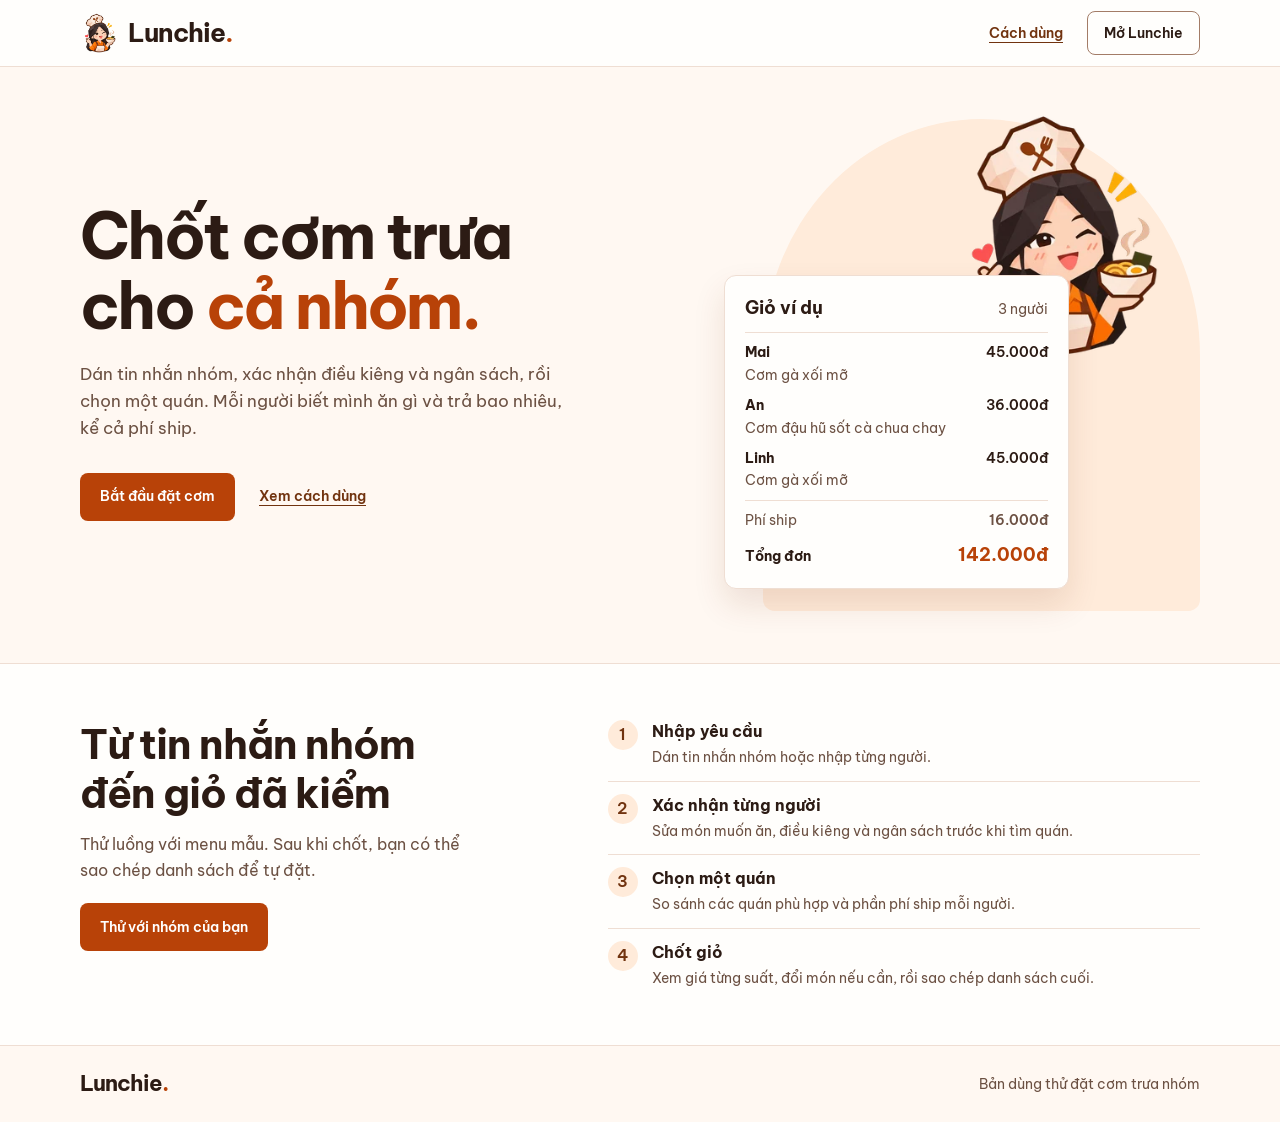
==== codebase/web/index.html @ a65bb5b4 "ui design" ====
<!doctype html>
<html lang="vi">
<head>
  <meta charset="utf-8">
  <meta name="viewport" content="width=device-width, initial-scale=1">
  <meta name="theme-color" content="#FFF8F2">
  <meta name="description" content="Lunchie giúp bạn gom yêu cầu, chọn một quán và chốt giỏ cơm trưa cho cả nhóm với phí ship rõ ràng.">
  <title>Lunchie | Đặt cơm trưa nhóm</title>
  <link rel="icon" href="assets/chef.webp" type="image/webp">
  <link rel="stylesheet" href="assets/fonts/fonts.css">
  <link rel="stylesheet" href="style.css">
  <link rel="stylesheet" href="landing.css">
</head>
<body class="landing">
  <header class="site-header">
    <div class="frame header-inner">
      <a class="wordmark navbar-brand" href="./" aria-label="Lunchie, trang giới thiệu">
        <img src="assets/chef.webp" alt="" width="40" height="40">
        <span class="brand-name">Lunchie<span aria-hidden="true">.</span></span>
      </a>
      <nav class="landing-nav" aria-label="Điều hướng chính">
        <a class="landing-link" href="#cach-dung">Cách dùng</a>
        <a class="button secondary" href="app.html">Mở Lunchie</a>
      </nav>
    </div>
  </header>
  <main>
    <section class="frame landing-hero" aria-labelledby="landing-title">
      <div class="hero-copy">
        <h1 id="landing-title">Chốt cơm trưa<br class="desktop-break"> cho <em>cả nhóm.</em></h1>
        <p>Dán tin nhắn nhóm, xác nhận điều kiêng và ngân sách, rồi chọn một quán. Mỗi người biết mình ăn gì và trả bao nhiêu, kể cả phí ship.</p>
        <div class="hero-actions">
          <a class="button primary" href="app.html">Bắt đầu đặt cơm</a>
          <a class="landing-link" href="#cach-dung">Xem cách dùng</a>
        </div>
      </div>
      <div class="hero-visual">
        <img class="hero-mascot" src="assets/chef.webp" alt="" width="288" height="292" fetchpriority="high">
        <div class="sample-order">
          <div class="sample-heading"><strong>Giỏ ví dụ</strong><span>3 người</span></div>
          <dl class="sample-lines">
            <div><dt><strong>Mai</strong> <span>Cơm gà xối mỡ</span></dt><dd class="money">45.000đ</dd></div>
            <div><dt><strong>An</strong> <span>Cơm đậu hũ sốt cà chua chay</span></dt><dd class="money">36.000đ</dd></div>
            <div><dt><strong>Linh</strong> <span>Cơm gà xối mỡ</span></dt><dd class="money">45.000đ</dd></div>
            <div class="sample-ship"><dt>Phí ship</dt><dd class="money">16.000đ</dd></div>
            <div class="sample-total"><dt>Tổng đơn</dt><dd class="money">142.000đ</dd></div>
          </dl>
        </div>
      </div>
    </section>
    <section class="landing-how" id="cach-dung" aria-labelledby="how-title">
      <div class="frame how-layout">
        <div class="how-intro">
          <h2 id="how-title">Từ tin nhắn nhóm<br class="desktop-break"> đến giỏ đã kiểm</h2>
          <p>Thử luồng với menu mẫu. Sau khi chốt, bạn có thể sao chép danh sách để tự đặt.</p>
          <a class="button primary" href="app.html">Thử với nhóm của bạn</a>
        </div>
        <ol class="how-steps" role="list">
          <li><span aria-hidden="true">1</span><div><h3>Nhập yêu cầu</h3><p>Dán tin nhắn nhóm hoặc nhập từng người.</p></div></li>
          <li><span aria-hidden="true">2</span><div><h3>Xác nhận từng người</h3><p>Sửa món muốn ăn, điều kiêng và ngân sách trước khi tìm quán.</p></div></li>
          <li><span aria-hidden="true">3</span><div><h3>Chọn một quán</h3><p>So sánh các quán phù hợp và phần phí ship mỗi người.</p></div></li>
          <li><span aria-hidden="true">4</span><div><h3>Chốt giỏ</h3><p>Xem giá từng suất, đổi món nếu cần, rồi sao chép danh sách cuối.</p></div></li>
        </ol>
      </div>
    </section>
  </main>
  <footer class="landing-footer frame">
    <a class="wordmark" href="./" aria-label="Lunchie, trang giới thiệu">Lunchie<span aria-hidden="true">.</span></a>
    <p>Bản dùng thử đặt cơm trưa nhóm</p>
  </footer>
</body>
</html>
---- codebase/web/assets/fonts/fonts.css ----
/* be-vietnam-pro-vietnamese-400-normal */
@font-face {
  font-family: 'Be Vietnam Pro';
  font-style: normal;
  font-display: swap;
  font-weight: 400;
  src: url(./be-vietnam-pro-vietnamese-400-normal.woff2) format('woff2');
  unicode-range: U+0102-0103,U+0110-0111,U+0128-0129,U+0168-0169,U+01A0-01A1,U+01AF-01B0,U+0300-0301,U+0303-0304,U+0308-0309,U+0323,U+0329,U+1EA0-1EF9,U+20AB;
}

/* be-vietnam-pro-latin-ext-400-normal */
@font-face {
  font-family: 'Be Vietnam Pro';
  font-style: normal;
  font-display: swap;
  font-weight: 400;
  src: url(./be-vietnam-pro-latin-ext-400-normal.woff2) format('woff2');
  unicode-range: U+0100-02BA,U+02BD-02C5,U+02C7-02CC,U+02CE-02D7,U+02DD-02FF,U+0304,U+0308,U+0329,U+1D00-1DBF,U+1E00-1E9F,U+1EF2-1EFF,U+2020,U+20A0-20AB,U+20AD-20C0,U+2113,U+2C60-2C7F,U+A720-A7FF;
}

/* be-vietnam-pro-latin-400-normal */
@font-face {
  font-family: 'Be Vietnam Pro';
  font-style: normal;
  font-display: swap;
  font-weight: 400;
  src: url(./be-vietnam-pro-latin-400-normal.woff2) format('woff2');
  unicode-range: U+0000-00FF,U+0131,U+0152-0153,U+02BB-02BC,U+02C6,U+02DA,U+02DC,U+0304,U+0308,U+0329,U+2000-206F,U+20AC,U+2122,U+2191,U+2193,U+2212,U+2215,U+FEFF,U+FFFD;
}
/* be-vietnam-pro-vietnamese-600-normal */
@font-face {
  font-family: 'Be Vietnam Pro';
  font-style: normal;
  font-display: swap;
  font-weight: 600;
  src: url(./be-vietnam-pro-vietnamese-600-normal.woff2) format('woff2');
  unicode-range: U+0102-0103,U+0110-0111,U+0128-0129,U+0168-0169,U+01A0-01A1,U+01AF-01B0,U+0300-0301,U+0303-0304,U+0308-0309,U+0323,U+0329,U+1EA0-1EF9,U+20AB;
}

/* be-vietnam-pro-latin-ext-600-normal */
@font-face {
  font-family: 'Be Vietnam Pro';
  font-style: normal;
  font-display: swap;
  font-weight: 600;
  src: url(./be-vietnam-pro-latin-ext-600-normal.woff2) format('woff2');
  unicode-range: U+0100-02BA,U+02BD-02C5,U+02C7-02CC,U+02CE-02D7,U+02DD-02FF,U+0304,U+0308,U+0329,U+1D00-1DBF,U+1E00-1E9F,U+1EF2-1EFF,U+2020,U+20A0-20AB,U+20AD-20C0,U+2113,U+2C60-2C7F,U+A720-A7FF;
}

/* be-vietnam-pro-latin-600-normal */
@font-face {
  font-family: 'Be Vietnam Pro';
  font-style: normal;
  font-display: swap;
  font-weight: 600;
  src: url(./be-vietnam-pro-latin-600-normal.woff2) format('woff2');
  unicode-range: U+0000-00FF,U+0131,U+0152-0153,U+02BB-02BC,U+02C6,U+02DA,U+02DC,U+0304,U+0308,U+0329,U+2000-206F,U+20AC,U+2122,U+2191,U+2193,U+2212,U+2215,U+FEFF,U+FFFD;
}
/* be-vietnam-pro-vietnamese-700-normal */
@font-face {
  font-family: 'Be Vietnam Pro';
  font-style: normal;
  font-display: swap;
  font-weight: 700;
  src: url(./be-vietnam-pro-vietnamese-700-normal.woff2) format('woff2');
  unicode-range: U+0102-0103,U+0110-0111,U+0128-0129,U+0168-0169,U+01A0-01A1,U+01AF-01B0,U+0300-0301,U+0303-0304,U+0308-0309,U+0323,U+0329,U+1EA0-1EF9,U+20AB;
}

/* be-vietnam-pro-latin-ext-700-normal */
@font-face {
  font-family: 'Be Vietnam Pro';
  font-style: normal;
  font-display: swap;
  font-weight: 700;
  src: url(./be-vietnam-pro-latin-ext-700-normal.woff2) format('woff2');
  unicode-range: U+0100-02BA,U+02BD-02C5,U+02C7-02CC,U+02CE-02D7,U+02DD-02FF,U+0304,U+0308,U+0329,U+1D00-1DBF,U+1E00-1E9F,U+1EF2-1EFF,U+2020,U+20A0-20AB,U+20AD-20C0,U+2113,U+2C60-2C7F,U+A720-A7FF;
}

/* be-vietnam-pro-latin-700-normal */
@font-face {
  font-family: 'Be Vietnam Pro';
  font-style: normal;
  font-display: swap;
  font-weight: 700;
  src: url(./be-vietnam-pro-latin-700-normal.woff2) format('woff2');
  unicode-range: U+0000-00FF,U+0131,U+0152-0153,U+02BB-02BC,U+02C6,U+02DA,U+02DC,U+0304,U+0308,U+0329,U+2000-206F,U+20AC,U+2122,U+2191,U+2193,U+2212,U+2215,U+FEFF,U+FFFD;
}
---- codebase/web/style.css ----
:root {
  color-scheme: light;
  --color-bg: #fff8f2;
  --color-surface: #fffefc;
  --color-text: #2c1b14;
  --color-text-muted: #6c5143;
  --color-divider: #efded3;
  --color-control-border: #a37c67;
  --color-accent: #ff7900;
  --color-primary: #b84208;
  --color-primary-hover: #9a3506;
  --color-on-primary: #ffffff;
  --color-selected-bg: #ffebda;
  --color-selected-text: #71330f;
  --color-danger-bg: #fff0ed;
  --color-danger-text: #a82921;
  --color-warning-bg: #fff1cd;
  --color-warning-text: #694600;
  --color-success-bg: #eaf6ed;
  --color-success-text: #23603c;
  --radius-control: 8px;
  --radius-panel: 12px;
  font: 1rem/1.6 "Be Vietnam Pro", system-ui, sans-serif;
  color: var(--color-text);
  background: var(--color-bg);
}

*, *::before, *::after { box-sizing: border-box; }
body { margin: 0; }
[hidden] { display: none !important; }
::selection { color: var(--color-selected-text); background: var(--color-selected-bg); }
:focus-visible { outline: 2px solid var(--color-primary); outline-offset: 2px; }
h1, h2, h3, p, dl, dd { margin: 0; }
button, input, textarea, select { font: inherit; }
button { cursor: pointer; }
button:disabled { cursor: default; opacity: .7; }
button, input, textarea, select { -webkit-tap-highlight-color: var(--color-selected-bg); }
input, textarea, select { color: var(--color-text); caret-color: var(--color-primary); }
input::placeholder, textarea::placeholder { color: var(--color-text-muted); opacity: 1; }

.frame { width: min(calc(100% - 64px), 1120px); margin-inline: auto; }
.site-header { background: var(--color-surface); border-bottom: 1px solid var(--color-divider); }
.header-inner { min-height: 66px; display: flex; align-items: center; justify-content: space-between; gap: 16px; }
.wordmark { color: var(--color-text); font-weight: 700; font-size: 1.375rem; letter-spacing: -.04em; text-decoration: none; }
.wordmark span[aria-hidden] { color: var(--color-primary); }
.navbar-brand { display: inline-flex; align-items: center; gap: 8px; min-height: 44px; font-size: 1.625rem; line-height: 1.2; }
.navbar-brand img { width: 40px; height: 40px; flex: none; object-fit: contain; }
.brand-name { white-space: nowrap; }
.preview-label { font-size: .875rem; color: var(--color-text-muted); }
.page-heading { margin-block: 32px 20px; }
h1 { font-size: 1.875rem; line-height: 1.25; letter-spacing: -.035em; }
.page-heading p { margin-top: 6px; color: var(--color-text-muted); }

.progress { display: grid; grid-template-columns: repeat(4, minmax(0, 1fr)); list-style: none; padding: 0; margin: 0 0 24px; }
.progress li { min-width: 0; border-bottom: 2px solid var(--color-divider); color: var(--color-text-muted); }
.progress li[aria-current] { border-color: var(--color-primary); color: var(--color-selected-text); }
.progress li.passed { border-color: var(--color-control-border); }
.step-marker { display: flex; align-items: center; gap: 10px; width: 100%; min-height: 50px; padding: 0 8px; text-align: left; color: inherit; font-weight: 600; font-size: .875rem; }
.step-number { display: inline-grid; place-items: center; width: 25px; height: 25px; flex: 0 0 25px; border: 1px solid var(--color-divider); border-radius: 50%; }
[aria-current] .step-number { background: var(--color-primary); border-color: var(--color-primary); color: var(--color-on-primary); }
.passed .step-number { background: var(--color-selected-bg); color: var(--color-selected-text); }

.workspace { display: grid; grid-template-columns: minmax(0, 1fr) 300px; gap: 24px; align-items: start; }
.panel, .summary { min-width: 0; border: 1px solid var(--color-divider); border-radius: var(--radius-panel); background: var(--color-surface); }
.panel { padding: 28px; }
.panel-heading, .summary-heading { display: flex; align-items: baseline; justify-content: space-between; gap: 12px; }
h2 { font-size: 1.25rem; line-height: 1.35; letter-spacing: -.025em; }
h3 { font-size: 1rem; line-height: 1.45; }
.summary { padding: 20px 22px; }
.summary h2 { font-size: 1rem; }
.summary-line { display: flex; justify-content: space-between; align-items: baseline; gap: 16px; padding: 11px 0; border-bottom: 1px solid var(--color-divider); }
.summary-line dt { color: var(--color-text-muted); font-size: .875rem; flex-shrink: 0; }
.summary-line dd { text-align: right; overflow-wrap: anywhere; font-size: .875rem; font-weight: 600; }
.summary-line:last-child { border-bottom: 0; padding-bottom: 0; }
.summary-heading { margin-bottom: 8px; }
.summary-line.total { padding-top: 14px; }
.summary-line.total dd { font-size: 1.25rem; font-weight: 700; }
.summary-line.total dt { font-weight: 600; color: var(--color-text); }
.summary-note, .page-note { color: var(--color-text-muted); font-size: .875rem; }
.summary-note { margin-top: 14px; }
.page-note { margin-block: 20px 36px; }

.guide { display: flex; align-items: center; gap: 14px; min-height: 80px; margin-block: 14px 24px; padding: 7px 16px; border-radius: var(--radius-control); background: var(--color-selected-bg); color: var(--color-selected-text); }
.guide img { width: auto; height: 64px; flex-shrink: 0; }
.guide p { font-size: .875rem; }
.guide[hidden] + #step-content { margin-top: 18px; }
.field { display: grid; min-width: 0; gap: 6px; }
.field > label, .field-label { font-weight: 600; font-size: .875rem; }
.field-line { display: flex; align-items: center; justify-content: space-between; gap: 12px; }
.control { width: 100%; min-height: 44px; padding: 10px 12px; border: 1px solid var(--color-control-border); border-radius: var(--radius-control); background: var(--color-surface); }
textarea.control { min-height: 132px; resize: vertical; }
.control[aria-invalid="true"] { border: 2px solid var(--color-danger-text); }
.helper { font-size: .875rem; color: var(--color-text-muted); }
.field-error { color: var(--color-danger-text); font-size: .875rem; }
.budget-field { width: min(100%, 290px); margin-top: 18px; }
.check-row { display: flex; flex-wrap: wrap; gap: 8px 20px; align-items: center; }
.check-label { display: flex; align-items: center; min-height: 44px; gap: 8px; font-size: .875rem; }
.check-label input { width: 18px; height: 18px; margin: 0; accent-color: var(--color-primary); }
.button, .text-button { min-height: 44px; border: 0; border-radius: var(--radius-control); font-size: .875rem; font-weight: 600; }
.button { display: inline-flex; align-items: center; justify-content: center; gap: 8px; padding: 9px 16px; text-align: center; }
.primary { color: var(--color-on-primary); background: var(--color-primary); }
.primary:hover:enabled { background: var(--color-primary-hover); }
.secondary { color: var(--color-text); background: var(--color-surface); border: 1px solid var(--color-control-border); }
.secondary:hover:enabled { background: var(--color-bg); }
.text-button { padding: 4px 0; color: var(--color-primary); background: transparent; text-align: left; }
.text-button:hover:enabled { text-decoration: underline; text-underline-offset: 3px; }
.guide-toggle { white-space: nowrap; flex-shrink: 0; }
.actions { display: flex; justify-content: space-between; align-items: center; flex-wrap: wrap; gap: 8px 12px; margin-top: 22px; padding-top: 18px; border-top: 1px solid var(--color-divider); }
.actions .primary { margin-inline-start: auto; }
.money { font-variant-numeric: tabular-nums; white-space: nowrap; }
.notice { padding: 10px 12px; margin-bottom: 14px; border-radius: var(--radius-control); background: var(--color-warning-bg); color: var(--color-warning-text); font-size: .875rem; overflow-wrap: anywhere; }
.notice.error { background: var(--color-danger-bg); color: var(--color-danger-text); }
.notice.success { background: var(--color-success-bg); color: var(--color-success-text); }
.notice ul { margin: 6px 0 0; padding-inline-start: 20px; }
.source-draft { margin-bottom: 12px; }
.source-draft summary { width: fit-content; padding-block: 8px; color: var(--color-primary); font-size: .875rem; font-weight: 600; cursor: pointer; }
.source-draft p { padding: 10px 12px; background: var(--color-bg); white-space: pre-wrap; overflow-wrap: anywhere; }
.members { display: grid; gap: 16px; }
.member { margin: 0; min-width: 0; padding: 12px 0 0; border: 0; border-top: 1px solid var(--color-divider); }
.member legend { padding-inline-end: 12px; font-size: .875rem; font-weight: 700; overflow-wrap: anywhere; max-width: 100%; }
.member-grid { display: grid; grid-template-columns: repeat(2, minmax(0, 1fr)); gap: 12px; }
.member-actions { display: flex; justify-content: space-between; align-items: center; flex-wrap: wrap; gap: 0 14px; }
.restaurant-list { display: grid; gap: 12px; }
.restaurant { padding: 14px 16px; border: 1px solid var(--color-divider); border-radius: var(--radius-control); }
.restaurant.selected { border-color: var(--color-primary); background: var(--color-bg); }
.restaurant-head, .restaurant-foot, .cart-head, .cart-cost { display: flex; align-items: baseline; justify-content: space-between; flex-wrap: wrap; gap: 4px 14px; }
.restaurant-foot { margin-top: 10px; align-items: center; }
.status-tag { display: inline-block; border-radius: var(--radius-control); padding: 2px 8px; background: var(--color-selected-bg); color: var(--color-selected-text); font-size: .875rem; font-weight: 600; }
.status-tag.success { background: var(--color-success-bg); color: var(--color-success-text); }
.cart-row { display: grid; grid-template-columns: minmax(0, 1fr) auto; gap: 4px 12px; align-items: start; border-top: 1px solid var(--color-divider); padding-block: 14px; }
.cart-row h3, .cart-row p, .restaurant h3 { overflow-wrap: anywhere; }
.cart-head { justify-content: flex-start; align-items: center; }
.dish { font-size: 1rem; font-weight: 600; }
.cart-head h3 { font-size: .875rem; color: var(--color-text-muted); }
.cart-cost { flex-direction: column; align-items: end; margin-top: 4px; color: var(--color-text-muted); font-size: .875rem; }
.cart-cost strong { color: var(--color-text); }
.cart-controls { grid-column: 1 / -1; }
.swap-form { display: grid; gap: 8px; margin-top: 8px; }
.swap-actions { display: flex; flex-wrap: wrap; gap: 8px 14px; }
.cart-heading { display: flex; align-items: baseline; flex-wrap: wrap; justify-content: space-between; gap: 8px; margin-bottom: 10px; }
.copy-fallback { min-height: 90px !important; margin-top: 8px; }
.visually-hidden { position: absolute; width: 1px; height: 1px; padding: 0; margin: -1px; overflow: hidden; clip-path: inset(50%); white-space: nowrap; border: 0; }

@media (max-width: 959px) {
  .workspace { grid-template-columns: minmax(0, 1fr); }
}

@media (max-width: 600px) {
  .frame { width: calc(100% - 32px); }
  .header-inner { min-height: 58px; }
  .page-heading { margin-block: 24px 14px; }
  h1 { font-size: 1.5rem; }
  .page-heading p { font-size: .875rem; }
  .progress { margin-bottom: 14px; }
  .step-marker { flex-direction: column; gap: 4px; min-height: 66px; padding: 6px 4px; font-size: .8125rem; text-align: center; line-height: 1.25; }
  .panel { padding: 16px; }
  .guide { gap: 10px; margin-block: 8px 16px; min-height: 62px; padding: 8px 10px; }
  .guide img { height: 44px; }
  .panel-heading { align-items: center; }
  .guide-toggle { font-size: .8125rem; }
  .workspace { gap: 14px; }
  .summary { padding: 16px; }
  .member-grid { grid-template-columns: minmax(0, 1fr); }
  .field-line { align-items: center; }
  .actions { margin-top: 16px; padding-top: 12px; }
  .cart-row { grid-template-columns: minmax(0, 1fr); }
  .cart-cost { flex-direction: row; align-items: baseline; }
}
---- codebase/web/landing.css ----
.landing-nav, .hero-actions, .landing-footer {
  display: flex;
  align-items: center;
  gap: 24px;
}

.landing-link {
  color: var(--color-selected-text);
  font-size: .875rem;
  font-weight: 600;
  text-underline-offset: .25em;
}

.landing-link:hover { color: var(--color-primary); }
.landing .button { text-decoration: none; }
.landing .primary:hover { background: var(--color-primary-hover); }
.landing .secondary:hover { background: var(--color-bg); }

.landing-hero {
  display: grid;
  grid-template-columns: 1.15fr 1fr;
  align-items: center;
  gap: clamp(24px, 5vw, 72px);
  min-height: 560px;
  padding-block: 44px 52px;
}

.hero-copy h1 {
  font-size: clamp(2.5rem, 5vw, 4.375rem);
  letter-spacing: -.04em;
  line-height: 1.09;
}

.hero-copy h1 em { color: var(--color-primary); font-style: normal; }
.hero-copy p { max-width: 44ch; margin-top: 20px; color: var(--color-text-muted); font-size: 1.0625rem; }
.hero-actions { flex-wrap: wrap; margin-top: 30px; }
.hero-actions .button, .how-intro .button { min-height: 48px; padding-inline: 20px; }

.hero-visual {
  position: relative;
  isolation: isolate;
  display: grid;
  align-items: end;
  min-height: 500px;
  padding: 0 14% 22px 3%;
}

.hero-visual::before {
  position: absolute;
  z-index: -2;
  inset: 8px 0 0 11%;
  border-radius: 52% 52% 12px 12px / 50% 50% 12px 12px;
  background: var(--color-selected-bg);
  content: "";
}

.hero-mascot { position: absolute; z-index: -1; top: 0; right: 3%; width: min(68%, 243px); height: auto; }
.sample-order {
  width: min(100%, 345px);
  padding: 18px 20px;
  border: 1px solid var(--color-divider);
  border-radius: var(--radius-panel);
  background: var(--color-surface);
  box-shadow: 0 16px 32px rgb(113 51 15 / 12%);
}

.sample-heading, .sample-lines > div { display: flex; align-items: baseline; justify-content: space-between; gap: 12px; }
.sample-heading { padding-bottom: 10px; border-bottom: 1px solid var(--color-divider); }
.sample-heading strong { font-size: 1.125rem; }
.sample-heading span, .sample-lines dt span { color: var(--color-text-muted); font-size: .875rem; }
.sample-lines > div { padding-top: 8px; font-size: .875rem; }
.sample-lines dt span { display: block; }
.sample-lines dd { font-weight: 600; }
.sample-lines .sample-ship { margin-top: 8px; border-top: 1px solid var(--color-divider); color: var(--color-text-muted); }
.sample-lines .sample-total { padding-top: 10px; font-weight: 700; }
.sample-total dd { color: var(--color-primary); font-size: 1.125rem; font-weight: 700; }

.landing-how { border-block: 1px solid var(--color-divider); background: var(--color-surface); }
.how-layout { display: grid; grid-template-columns: .85fr 1.15fr; gap: clamp(28px, 7vw, 96px); padding-block: 56px; }
.how-intro h2 { font-size: clamp(1.625rem, 3.2vw, 2.625rem); line-height: 1.2; }
.how-intro p { margin-block: 14px 20px; max-width: 37ch; color: var(--color-text-muted); }
.how-steps { margin: 0; padding: 0; list-style: none; }
.how-steps li { display: grid; grid-template-columns: auto 1fr; gap: 14px; padding-block: 12px; border-bottom: 1px solid var(--color-divider); }
.how-steps li:first-child { padding-top: 0; }
.how-steps li:last-child { border-bottom: 0; padding-bottom: 0; }
.how-steps li > span { display: grid; place-items: center; width: 30px; height: 30px; border-radius: 50%; color: var(--color-selected-text); background: var(--color-selected-bg); font-weight: 600; }
.how-steps p { margin-top: 3px; color: var(--color-text-muted); font-size: .875rem; }
.landing-footer { justify-content: space-between; padding-block: 20px; }
.landing-footer p { color: var(--color-text-muted); font-size: .875rem; text-align: right; }

@media (max-width: 800px) {
  .landing-hero { grid-template-columns: 1fr; min-height: auto; padding-block: 32px; }
  .desktop-break { display: none; }
  .hero-visual { width: min(100%, 520px); margin-inline: auto; }
  .how-layout { grid-template-columns: 1fr; padding-block: 32px; }
}

@media (max-width: 480px) {
  .landing-nav > .landing-link { display: none; }
  .hero-copy h1 { font-size: clamp(2.375rem, 10vw, 3rem); }
  .hero-copy p { margin-top: 14px; font-size: 1rem; }
  .hero-actions { gap: 14px; margin-top: 22px; }
  .hero-visual { min-height: 480px; padding: 0 10% 16px 0; }
  .hero-mascot { width: min(70%, 205px); }
  .sample-order { padding: 12px 14px; }
  .sample-lines > div { padding-top: 5px; }
  .landing-footer { gap: 10px; }
}
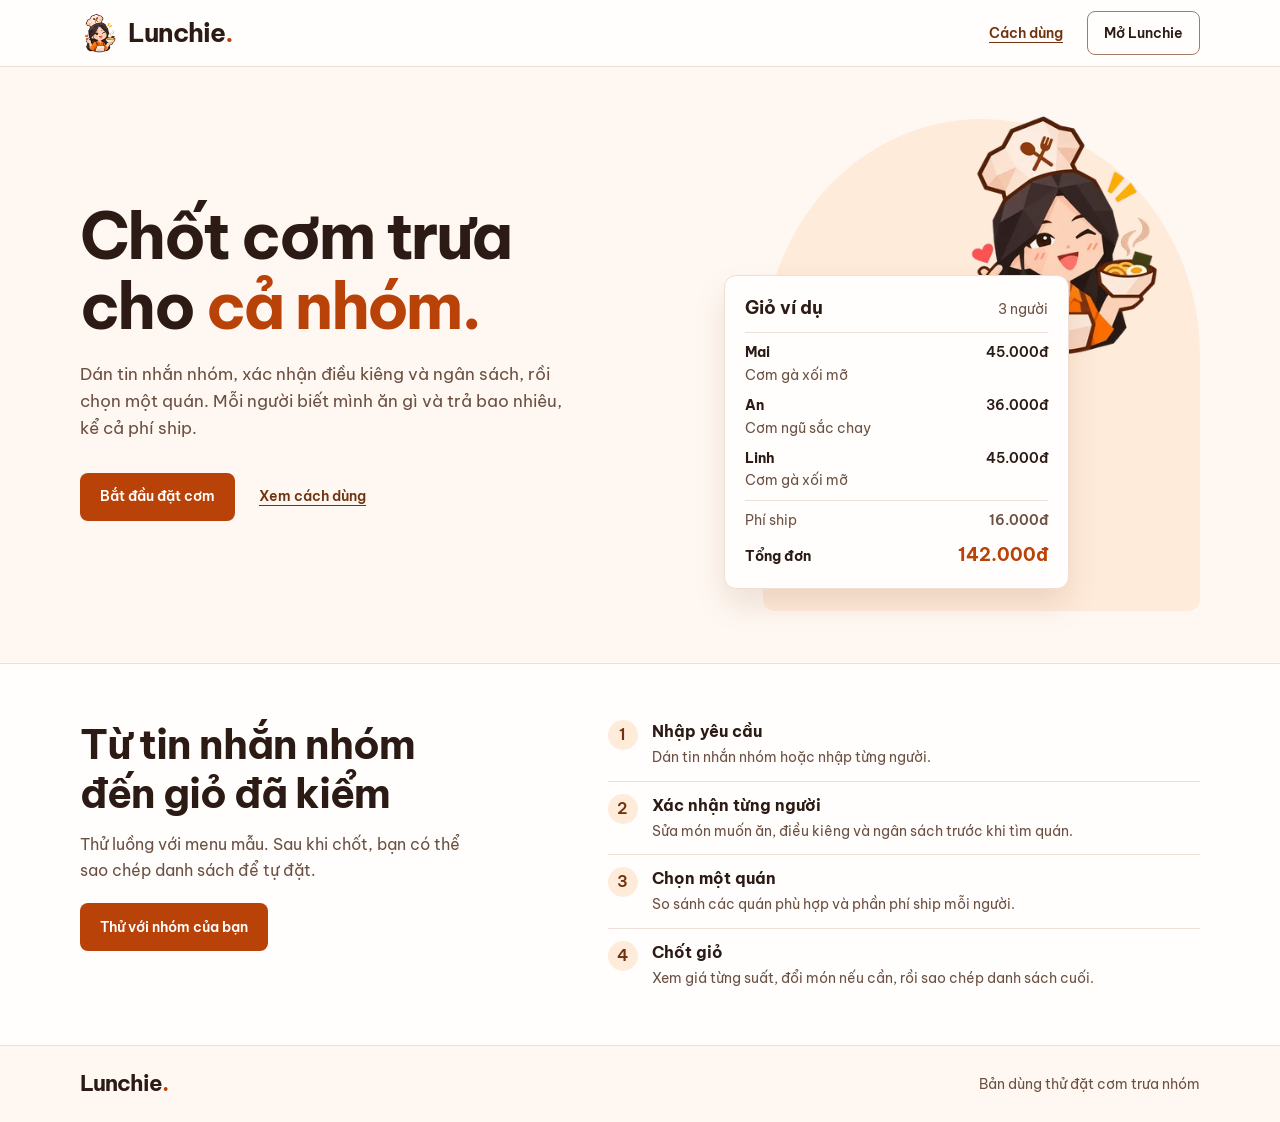
==== commit 54f9c769: "update dataset" ====
--- a/codebase/web/index.html
+++ b/codebase/web/index.html
@@ -40,7 +40,7 @@
           <div class="sample-heading"><strong>Giỏ ví dụ</strong><span>3 người</span></div>
           <dl class="sample-lines">
             <div><dt><strong>Mai</strong> <span>Cơm gà xối mỡ</span></dt><dd class="money">45.000đ</dd></div>
-            <div><dt><strong>An</strong> <span>Cơm đậu hũ sốt cà chua chay</span></dt><dd class="money">36.000đ</dd></div>
+            <div><dt><strong>An</strong> <span>Cơm ngũ sắc chay</span></dt><dd class="money">36.000đ</dd></div>
             <div><dt><strong>Linh</strong> <span>Cơm gà xối mỡ</span></dt><dd class="money">45.000đ</dd></div>
             <div class="sample-ship"><dt>Phí ship</dt><dd class="money">16.000đ</dd></div>
             <div class="sample-total"><dt>Tổng đơn</dt><dd class="money">142.000đ</dd></div>
